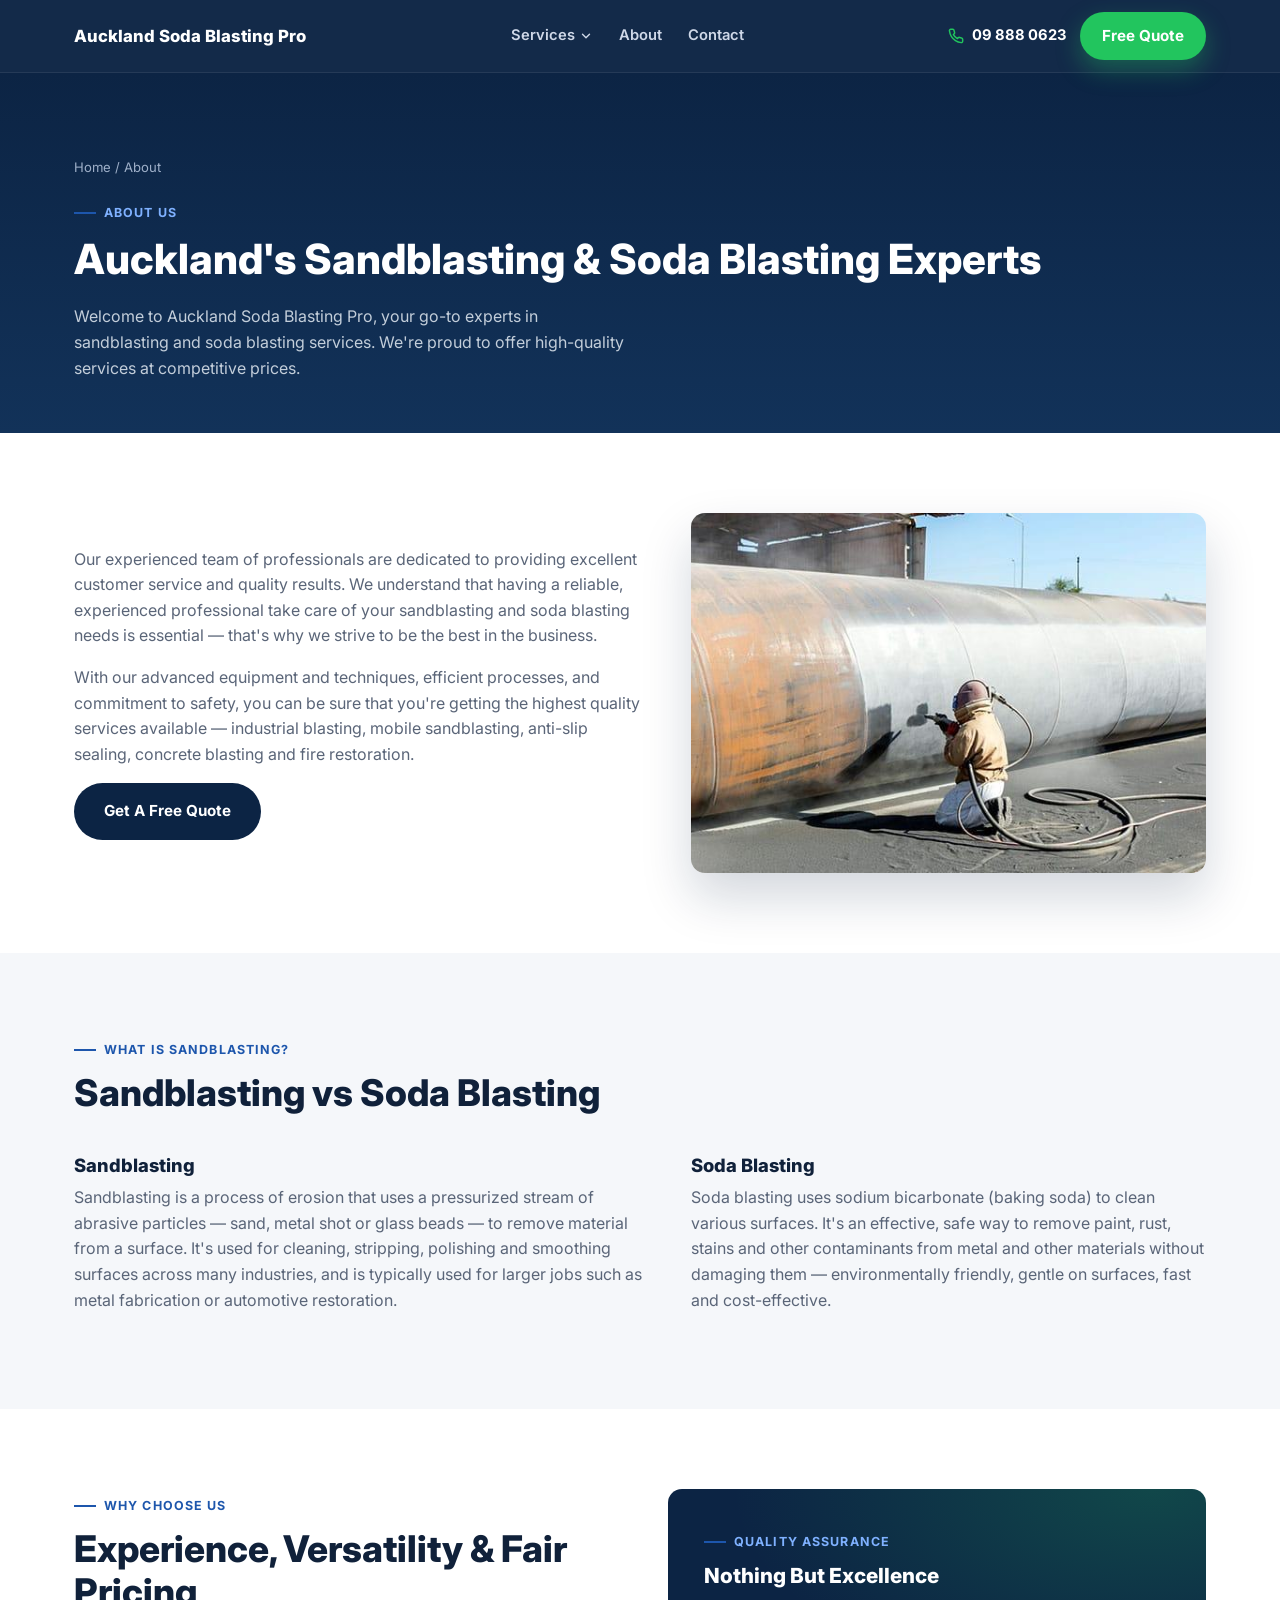
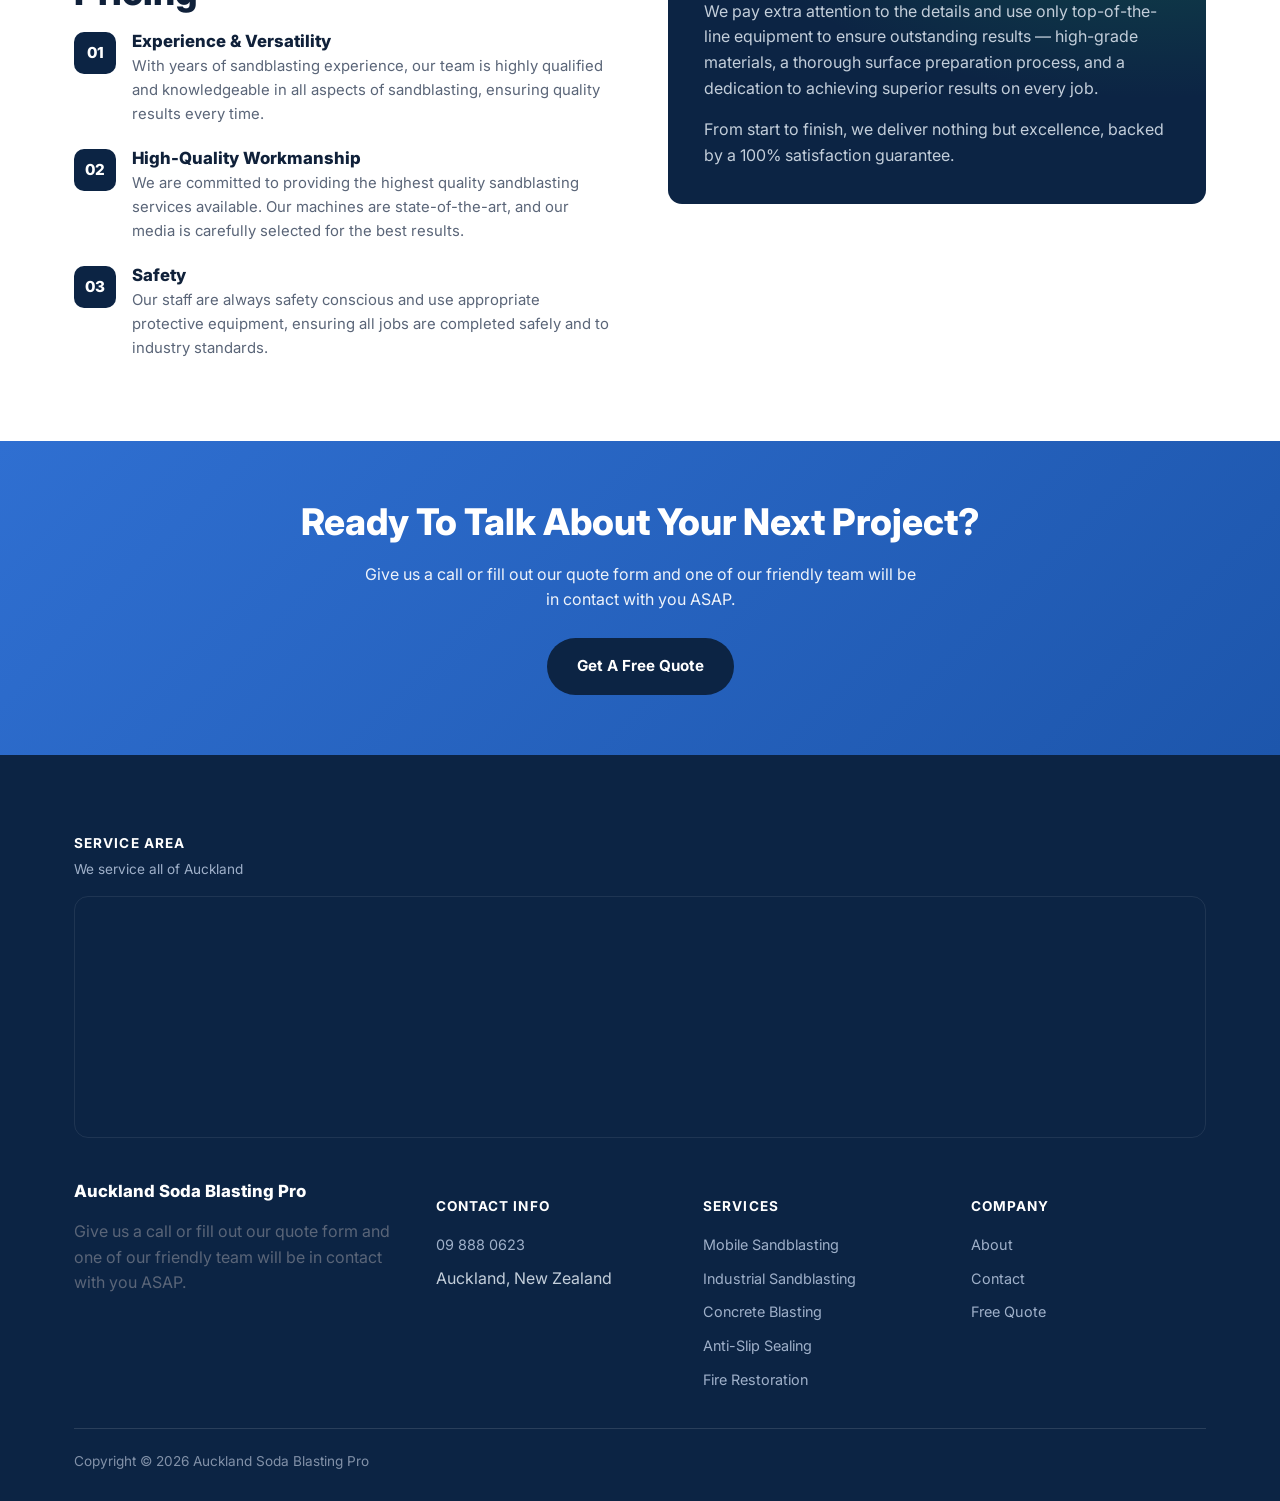
==== about/index.html @ 8fa917b4 "Rebuild Auckland Soda Blasting Pro from Wayback Machine archive Rebuild sodablastingauckland.co.nz a" ====
<!doctype html>
<html lang="en-NZ">
<head>
<meta charset="UTF-8">
<meta name="viewport" content="width=device-width, initial-scale=1.0">
<link rel="icon" href="../favicon-32.png" sizes="32x32" type="image/png">
<link rel="icon" href="../favicon-192.png" sizes="192x192" type="image/png">
<link rel="apple-touch-icon" href="../apple-touch-icon.png">
<title>About Us | Auckland Soda Blasting Pro</title>
<meta name="description" content="Auckland Soda Blasting Pro are your go-to experts in sandblasting and soda blasting - high-quality services, advanced equipment and a safety-first approach.">
<meta name="robots" content="index, follow">
<link rel="canonical" href="https://sodablastingauckland.co.nz/about/">

<meta property="og:type" content="website">
<meta property="og:title" content="About Us | Auckland Soda Blasting Pro">
<meta property="og:description" content="Auckland Soda Blasting Pro are your go-to experts in sandblasting and soda blasting - high-quality services, advanced equipment and a safety-first approach.">
<meta property="og:url" content="https://sodablastingauckland.co.nz/about/">

<link rel="preconnect" href="https://fonts.googleapis.com">
<link rel="preconnect" href="https://fonts.gstatic.com" crossorigin>
<link rel="preload" as="style" href="https://fonts.googleapis.com/css2?family=Inter:wght@400;500;600;700;800&display=swap" onload="this.onload=null;this.rel='stylesheet'">
<noscript><link href="https://fonts.googleapis.com/css2?family=Inter:wght@400;500;600;700;800&display=swap" rel="stylesheet"></noscript>
<link rel="stylesheet" href="../css/style.css">
</head>
<body>

<header>
  <div class="nav wrap">
    <a href="https://sodablastingauckland.co.nz/" class="brand">
      <span>Auckland Soda Blasting Pro</span>
    </a>
    <nav class="links">
      <div class="nav-item">
        <a href="#!" onclick="return false;">Services <svg viewBox="0 0 24 24" fill="none" stroke-width="2.4" stroke-linecap="round" stroke-linejoin="round"><path d="m6 9 6 6 6-6"/></svg></a>
        <div class="nav-dropdown">
          <a href="../mobile-sandblasting/">Mobile Sandblasting</a>
          <a href="../industrial-sandblasting/">Industrial Sandblasting</a>
          <a href="../concrete-blasting/">Concrete Blasting</a>
          <a href="../antislip-sealing/">Anti-Slip Sealing</a>
          <a href="../fire-restoration/">Fire Restoration</a>
        </div>
      </div>
      <a href="../about/">About</a>
      <a href="../contact/">Contact</a>
    </nav>
    <div class="nav-cta">
      <a href="tel:098880623" class="phone-pill">
        <svg viewBox="0 0 24 24" fill="none" stroke-width="2.2" stroke-linecap="round" stroke-linejoin="round"><path d="M22 16.92v3a2 2 0 0 1-2.18 2 19.79 19.79 0 0 1-8.63-3.07 19.5 19.5 0 0 1-6-6 19.79 19.79 0 0 1-3.07-8.67A2 2 0 0 1 4.11 2h3a2 2 0 0 1 2 1.72c.127.96.362 1.903.7 2.81a2 2 0 0 1-.45 2.11L8.09 9.91a16 16 0 0 0 6 6l1.27-1.27a2 2 0 0 1 2.11-.45c.907.338 1.85.573 2.81.7A2 2 0 0 1 22 16.92z"/></svg>
        09 888 0623
      </a>
      <a href="../#quote" class="btn btn-primary" style="padding:10px 20px;">Free Quote</a>
      <button type="button" class="hamburger-btn" id="hamburgerBtn" aria-label="Open menu" aria-expanded="false">
        <svg viewBox="0 0 24 24" fill="none" stroke="#fff" stroke-width="2.4" stroke-linecap="round" stroke-linejoin="round"><path d="M4 7h16M4 12h16M4 17h16"/></svg>
      </button>
    </div>
  </div>

  <div class="mobile-menu" id="mobileMenu">
    <div class="mobile-submenu">
      <a href="../mobile-sandblasting/">Mobile Sandblasting</a>
      <a href="../industrial-sandblasting/">Industrial Sandblasting</a>
      <a href="../concrete-blasting/">Concrete Blasting</a>
      <a href="../antislip-sealing/">Anti-Slip Sealing</a>
      <a href="../fire-restoration/">Fire Restoration</a>
    </div>
    <a href="../about/">About</a>
    <a href="../contact/">Contact</a>
    <a href="tel:098880623" class="mobile-menu-phone">Call 09 888 0623</a>
    <a href="../#quote" class="btn btn-primary" style="width:100%;">Free Quote</a>
  </div>
</header>

<section class="page-hero">
  <div class="wrap">
    <div class="breadcrumb"><a href="../">Home</a> / About</div>
    <div class="eyebrow" style="color:#7fb1ff;">About Us</div>
    <h1>Auckland's Sandblasting &amp; Soda Blasting Experts</h1>
    <p>Welcome to Auckland Soda Blasting Pro, your go-to experts in sandblasting and soda blasting services. We're proud to offer high-quality services at competitive prices.</p>
  </div>
</section>

<section>
  <div class="wrap content-photo-grid">
    <div>
      <p>Our experienced team of professionals are dedicated to providing excellent customer service and quality results. We understand that having a reliable, experienced professional take care of your sandblasting and soda blasting needs is essential &mdash; that's why we strive to be the best in the business.</p>
      <p>With our advanced equipment and techniques, efficient processes, and commitment to safety, you can be sure that you're getting the highest quality services available &mdash; industrial blasting, mobile sandblasting, anti-slip sealing, concrete blasting and fire restoration.</p>
      <a href="../#quote" class="btn btn-dark">Get A Free Quote</a>
    </div>
    <div class="content-photo">
      <img src="../images/industrial-blasting.jpg" alt="Auckland Soda Blasting Pro team at work" loading="lazy">
    </div>
  </div>
</section>

<section class="bg-paper">
  <div class="wrap">
    <div class="section-head">
      <div class="eyebrow">What Is Sandblasting?</div>
      <h2>Sandblasting vs Soda Blasting</h2>
    </div>
    <div class="content-photo-grid" style="align-items:start;">
      <div>
        <h3>Sandblasting</h3>
        <p>Sandblasting is a process of erosion that uses a pressurized stream of abrasive particles &mdash; sand, metal shot or glass beads &mdash; to remove material from a surface. It's used for cleaning, stripping, polishing and smoothing surfaces across many industries, and is typically used for larger jobs such as metal fabrication or automotive restoration.</p>
      </div>
      <div>
        <h3>Soda Blasting</h3>
        <p>Soda blasting uses sodium bicarbonate (baking soda) to clean various surfaces. It's an effective, safe way to remove paint, rust, stains and other contaminants from metal and other materials without damaging them &mdash; environmentally friendly, gentle on surfaces, fast and cost-effective.</p>
      </div>
    </div>
  </div>
</section>

<section>
  <div class="wrap">
    <div class="why-grid">
      <div>
        <div class="eyebrow">Why Choose Us</div>
        <h2>Experience, Versatility &amp; Fair Pricing</h2>
        <div class="why-list">
          <div class="why-item">
            <div class="why-num">01</div>
            <div>
              <h3>Experience &amp; Versatility</h3>
              <p>With years of sandblasting experience, our team is highly qualified and knowledgeable in all aspects of sandblasting, ensuring quality results every time.</p>
            </div>
          </div>
          <div class="why-item">
            <div class="why-num">02</div>
            <div>
              <h3>High-Quality Workmanship</h3>
              <p>We are committed to providing the highest quality sandblasting services available. Our machines are state-of-the-art, and our media is carefully selected for the best results.</p>
            </div>
          </div>
          <div class="why-item">
            <div class="why-num">03</div>
            <div>
              <h3>Safety</h3>
              <p>Our staff are always safety conscious and use appropriate protective equipment, ensuring all jobs are completed safely and to industry standards.</p>
            </div>
          </div>
        </div>
      </div>
      <div class="why-panel">
        <div class="eyebrow" style="color:#7fb1ff;">Quality Assurance</div>
        <h3>Nothing But Excellence</h3>
        <p>We pay extra attention to the details and use only top-of-the-line equipment to ensure outstanding results &mdash; high-grade materials, a thorough surface preparation process, and a dedication to achieving superior results on every job.</p>
        <p style="margin-bottom:0;">From start to finish, we deliver nothing but excellence, backed by a 100% satisfaction guarantee.</p>
      </div>
    </div>
  </div>
</section>

<section class="cta-strip">
  <div class="wrap">
    <h2>Ready To Talk About Your Next Project?</h2>
    <p>Give us a call or fill out our quote form and one of our friendly team will be in contact with you ASAP.</p>
    <a href="../#quote" class="btn btn-dark">Get A Free Quote</a>
  </div>
</section>

<footer>
  <div class="wrap">
    <div class="footer-map-head">
      <h4>Service Area</h4>
      <p>We service all of Auckland</p>
    </div>
    <div class="footer-map">
      <iframe src="https://www.google.com/maps/embed?pb=!1m14!1m8!1m3!1d204305.66708080217!2d174.706121!3d-36.8598108!3m2!1i1024!2i768!4f13.1!3m3!1m2!1s0x827a8d4996140b19%3A0x26ddb63a03c9224c!2sAuckland%20Soda%20Blasting%20Pro!5e0!3m2!1sen!2snz!4v1685440474291!5m2!1sen!2snz" width="600" height="220" style="border:0;" allowfullscreen="" loading="lazy" referrerpolicy="no-referrer-when-downgrade" title="Auckland Soda Blasting Pro service area map"></iframe>
    </div>
    <div class="footer-grid">
      <div>
        <a href="https://sodablastingauckland.co.nz/" class="brand" style="margin-bottom:14px;display:inline-flex;color:#fff;font-weight:800;">Auckland Soda Blasting Pro</a>
        <p>Give us a call or fill out our quote form and one of our friendly team will be in contact with you ASAP.</p>
      </div>
      <div>
        <h4>Contact Info</h4>
        <ul>
          <li><a href="tel:098880623">09 888 0623</a></li>
          <li>Auckland, New Zealand</li>
        </ul>
      </div>
      <div>
        <h4>Services</h4>
        <ul>
          <li><a href="../mobile-sandblasting/">Mobile Sandblasting</a></li>
          <li><a href="../industrial-sandblasting/">Industrial Sandblasting</a></li>
          <li><a href="../concrete-blasting/">Concrete Blasting</a></li>
          <li><a href="../antislip-sealing/">Anti-Slip Sealing</a></li>
          <li><a href="../fire-restoration/">Fire Restoration</a></li>
        </ul>
      </div>
      <div>
        <h4>Company</h4>
        <ul>
          <li><a href="../about/">About</a></li>
          <li><a href="../contact/">Contact</a></li>
          <li><a href="../#quote">Free Quote</a></li>
        </ul>
      </div>
    </div>
    <div class="footer-bottom">
      <span>Copyright &copy; 2026 Auckland Soda Blasting Pro</span>
    </div>
  </div>
</footer>

<script>
(function(){
  var btn = document.getElementById('hamburgerBtn');
  var menu = document.getElementById('mobileMenu');
  if(!btn || !menu) return;
  btn.addEventListener('click', function(){
    var open = menu.classList.toggle('open');
    btn.setAttribute('aria-expanded', open ? 'true' : 'false');
  });
  menu.querySelectorAll('a').forEach(function(a){
    a.addEventListener('click', function(){
      menu.classList.remove('open');
      btn.setAttribute('aria-expanded','false');
    });
  });
})();
</script>
<script src="https://link.msgsndr.com/js/form_embed.js" defer></script>
</body>
</html>
---- css/style.css ----
:root{
  --navy:#0c2444;
  --navy-2:#123259;
  --blue:#2f6fd1;
  --blue-2:#1d56ac;
  --green:#22c55e;
  --green-2:#16a34a;
  --paper:#f5f7fa;
  --ink:#10213a;
  --muted:#5a6578;
  --line:#e3e8f0;
  --white:#ffffff;
  --radius:14px;
  --shadow:0 10px 30px rgba(12,36,68,.10);
  --maxw:1180px;
}
*{box-sizing:border-box;}
html{scroll-behavior:smooth;}
body{
  margin:0;font-family:'Inter',-apple-system,BlinkMacSystemFont,'Segoe UI',sans-serif;
  color:var(--ink);background:var(--white);line-height:1.6;
}
img{max-width:100%;display:block;}
a{color:inherit;text-decoration:none;}
.wrap{max-width:var(--maxw);margin:0 auto;padding:0 24px;}
h1,h2,h3{font-weight:800;line-height:1.16;margin:0 0 .5em;color:var(--ink);}
h1{font-size:clamp(2rem,4.4vw,3.1rem);}
h2{font-size:clamp(1.6rem,3vw,2.3rem);}
h3{font-size:1.15rem;}
p{color:var(--muted);margin:0 0 1em;}
section{padding:80px 0;}
.bg-paper{background:var(--paper);}
.section-head{max-width:660px;margin-bottom:40px;}
.eyebrow{
  display:inline-flex;align-items:center;gap:8px;font-weight:700;font-size:.78rem;
  letter-spacing:.09em;text-transform:uppercase;color:var(--blue-2);margin-bottom:12px;
}
.eyebrow::before{content:"";width:22px;height:2px;background:var(--blue-2);display:inline-block;}

/* Buttons */
.btn{
  display:inline-flex;align-items:center;justify-content:center;gap:8px;
  padding:14px 28px;border-radius:999px;font-weight:700;font-size:.95rem;
  border:2px solid transparent;cursor:pointer;transition:transform .15s ease, box-shadow .15s ease, background .15s ease;
}
.btn-primary{background:var(--green);color:var(--white);box-shadow:0 10px 24px rgba(34,197,94,.35);}
.btn-primary:hover{background:var(--green-2);transform:translateY(-2px);}
.btn-outline{background:transparent;color:var(--white);border-color:rgba(255,255,255,.4);}
.btn-outline:hover{border-color:var(--white);}
.btn-dark{background:var(--navy);color:var(--white);}

/* Header */
header{position:sticky;top:0;z-index:50;background:rgba(12,36,68,.97);backdrop-filter:blur(6px);border-bottom:1px solid rgba(255,255,255,.08);}
.nav{display:flex;align-items:center;justify-content:space-between;padding:12px 24px;gap:20px;}
.brand{display:flex;align-items:center;gap:10px;color:var(--white);font-weight:800;font-size:1.05rem;}
.brand img{height:42px;width:auto;}
.links{display:flex;align-items:center;gap:26px;font-weight:600;font-size:.92rem;}
.links a{color:#cfd8e8;}
.links a:hover{color:var(--white);}
.nav-item{position:relative;}
.nav-item > a{display:flex;align-items:center;gap:4px;}
.nav-item svg{width:14px;height:14px;stroke:currentColor;}
.nav-dropdown{
  position:absolute;top:calc(100% + 14px);left:50%;transform:translateX(-50%);
  background:var(--navy-2);border:1px solid rgba(255,255,255,.1);border-radius:12px;box-shadow:0 22px 44px rgba(0,0,0,.4);
  min-width:210px;padding:8px;display:flex;flex-direction:column;gap:2px;
  opacity:0;visibility:hidden;transition:opacity .15s ease;
}
.nav-item:hover .nav-dropdown{opacity:1;visibility:visible;}
.nav-dropdown a{padding:9px 12px;border-radius:8px;font-weight:600;color:#cfd8e8;}
.nav-dropdown a:hover{background:rgba(255,255,255,.07);color:var(--white);}
.nav-cta{display:flex;align-items:center;gap:14px;}
.phone-pill{display:flex;align-items:center;gap:8px;font-weight:700;color:var(--white);font-size:.92rem;}
.phone-pill svg{width:16px;height:16px;stroke:var(--green);}
.hamburger-btn{
  display:none;width:44px;height:44px;border-radius:10px;border:none;background:var(--green);
  align-items:center;justify-content:center;cursor:pointer;
}
.mobile-menu{display:none;flex-direction:column;background:var(--navy-2);border-top:1px solid rgba(255,255,255,.1);padding:10px 24px 20px;}
.mobile-menu.open{display:flex;}
.mobile-menu a{padding:12px 0;border-bottom:1px solid rgba(255,255,255,.1);font-weight:600;color:#cfd8e8;}
.mobile-submenu{display:flex;flex-direction:column;padding-left:14px;}
.mobile-submenu a{border-bottom:none;padding:8px 0;color:#9fb0c9;}
.mobile-menu-phone{color:var(--green) !important;}

/* Hero */
.hero{
  position:relative;color:var(--white);overflow:hidden;
  background:
    linear-gradient(100deg, rgba(12,36,68,.95) 0%, rgba(12,36,68,.85) 45%, rgba(12,36,68,.48) 100%),
    url('../images/hero-blasting.jpg');
  background-size:cover;background-position:center 50%;
}
.hero-inner{padding:100px 0 80px;max-width:640px;}
.hero h1{color:var(--white);}
.hero .eyebrow{color:#7fb1ff;}
.hero p.lead{color:#d3dcea;font-size:1.1rem;max-width:560px;}
.hero-actions{display:flex;gap:16px;flex-wrap:wrap;margin-top:1.8em;}

/* Checklist strip */
.checklist-strip{background:var(--navy-2);color:var(--white);padding:22px 0;}
.checklist-strip .wrap{display:flex;flex-wrap:wrap;gap:28px;justify-content:center;}
.check-item{display:flex;align-items:center;gap:10px;font-weight:600;font-size:.92rem;}
.check-item svg{width:18px;height:18px;stroke:var(--green);flex-shrink:0;}

/* Trust bar */
.trustbar{background:var(--white);border-bottom:1px solid var(--line);}
.trustbar .wrap{display:grid;grid-template-columns:repeat(4,1fr);gap:24px;padding:26px 24px;}
.trust-item{display:flex;align-items:center;gap:12px;}
.trust-item svg{width:26px;height:26px;stroke:var(--blue-2);flex-shrink:0;}
.trust-item span{font-weight:700;font-size:.88rem;color:var(--navy);}

/* Content + photo split */
.content-photo-grid{display:grid;grid-template-columns:1.05fr .95fr;gap:48px;align-items:center;}
.content-photo{border-radius:var(--radius);overflow:hidden;box-shadow:0 24px 50px rgba(12,36,68,.18);}
.content-photo img{width:100%;height:360px;object-fit:cover;object-position:center;}

/* Service cards */
.services-grid{display:grid;grid-template-columns:repeat(3,1fr);gap:24px;}
.service-card{
  background:var(--white);border:1px solid var(--line);border-radius:var(--radius);
  box-shadow:var(--shadow);transition:transform .18s ease, box-shadow .18s ease;position:relative;overflow:hidden;
}
.service-card:hover{transform:translateY(-4px);box-shadow:0 16px 34px rgba(12,36,68,.14);}
.service-card .card-photo{width:100%;height:170px;object-fit:cover;}
.service-card .card-body{padding:22px 26px 28px;}
.service-icon{
  width:52px;height:52px;border-radius:12px;background:linear-gradient(135deg,#e7f0ff,#d3e4ff);
  display:flex;align-items:center;justify-content:center;margin-bottom:18px;margin-top:-40px;position:relative;z-index:2;
  box-shadow:0 6px 16px rgba(12,36,68,.18);
}
.service-icon svg{width:26px;height:26px;stroke:var(--blue-2);}
.service-card h3{margin-bottom:8px;}
.service-card p{margin-bottom:0;font-size:.93rem;}
.service-card .service-link{display:inline-flex;align-items:center;gap:6px;margin-top:14px;font-size:.85rem;font-weight:700;color:var(--green-2);}

/* Copy list */
.copy-list{list-style:none;margin:0 0 1.2em;padding:0;display:flex;flex-direction:column;gap:10px;}
.copy-list li{display:flex;gap:10px;color:var(--ink);font-weight:600;}
.copy-list li svg{width:18px;height:18px;stroke:var(--green-2);flex-shrink:0;margin-top:2px;}
.copy-list li span{color:var(--muted);font-weight:400;}

/* Gallery */
.gallery-grid{display:grid;grid-template-columns:repeat(4,1fr);gap:18px;}
.gallery-item{position:relative;border-radius:var(--radius);overflow:hidden;aspect-ratio:4/5;box-shadow:var(--shadow);}
.gallery-item img{width:100%;height:100%;object-fit:cover;transition:transform .3s ease;}
.gallery-item:hover img{transform:scale(1.06);}
.gallery-item .cap{
  position:absolute;left:0;right:0;bottom:0;padding:16px 14px;color:var(--white);font-weight:700;font-size:.85rem;
  background:linear-gradient(0deg, rgba(12,36,68,.88), transparent 70%);
}

/* Why us */
.why-grid{display:grid;grid-template-columns:1fr 1fr;gap:56px;align-items:start;}
.why-list{display:grid;gap:22px;}
.why-item{display:flex;gap:16px;}
.why-num{
  width:42px;height:42px;border-radius:10px;background:var(--navy);color:var(--white);
  display:flex;align-items:center;justify-content:center;font-weight:800;flex-shrink:0;font-size:.95rem;
}
.why-item h3{margin-bottom:4px;font-size:1.05rem;}
.why-item p{margin:0;font-size:.93rem;}
.why-panel{
  background:var(--navy);color:var(--white);border-radius:var(--radius);padding:36px;
  background-image:radial-gradient(600px 300px at 90% 0%, rgba(34,197,94,.22), transparent 70%);
}
.why-panel h3{color:var(--white);font-size:1.3rem;}
.why-panel p{color:#c3ceda;}

/* Quote / contact form */
#quote{background:var(--navy);color:var(--white);}
#quote .section-head h2, #quote .section-head p{color:var(--white);}
#quote .section-head p{color:#c3ceda;}
.quote-grid{display:grid;grid-template-columns:1fr 1fr;gap:48px;align-items:center;}
.form-wrap{background:var(--white);border-radius:var(--radius);padding:16px;box-shadow:var(--shadow);}
.form-wrap iframe{border-radius:10px;}

.contact-grid{display:grid;grid-template-columns:.85fr 1.15fr;gap:48px;align-items:start;}
.contact-info{display:grid;gap:22px;}
.info-card{
  background:var(--white);border:1px solid var(--line);border-radius:var(--radius);padding:22px;
  display:flex;gap:14px;align-items:flex-start;box-shadow:var(--shadow);
}
.info-card svg{width:22px;height:22px;stroke:var(--blue-2);flex-shrink:0;margin-top:2px;}
.info-card h3{font-size:.98rem;margin-bottom:4px;}
.info-card p{margin:0;font-size:.9rem;}
.info-card a{color:var(--navy);font-weight:700;}

/* FAQ */
.faq-wrap{display:flex;flex-direction:column;gap:12px;max-width:820px;margin:0 auto;}
.faq-item{background:var(--white);border:1px solid var(--line);border-radius:12px;padding:6px 20px;}
.faq-item summary{
  list-style:none;cursor:pointer;padding:16px 0;font-weight:700;color:var(--navy);
  display:flex;justify-content:space-between;align-items:center;gap:16px;
}
.faq-item summary::-webkit-details-marker{display:none;}
.faq-icon svg{width:20px;height:20px;stroke:var(--green-2);flex-shrink:0;transition:transform .2s ease;}
.faq-item[open] .faq-icon svg{transform:rotate(45deg);}
.faq-answer{color:var(--muted);padding-bottom:18px;margin:0;}

/* CTA strip */
.cta-strip{background:linear-gradient(135deg,var(--blue),var(--blue-2));color:var(--white);text-align:center;padding:60px 0;}
.cta-strip h2{color:var(--white);}
.cta-strip p{color:rgba(255,255,255,.92);max-width:560px;margin:0 auto 1.6em;}

/* Partners */
.partners-list{display:grid;grid-template-columns:repeat(2,1fr);gap:10px 28px;list-style:none;margin:0;padding:0;}
.partners-list li{padding:10px 0;border-bottom:1px solid var(--line);}
.partners-list a{font-weight:600;color:var(--ink);}
.partners-list a:hover{color:var(--blue-2);}

/* Footer */
footer{background:var(--navy);color:#c3ceda;padding:60px 0 28px;}
.footer-map-head{margin-bottom:16px;}
.footer-map-head h4{color:var(--white);font-size:.85rem;text-transform:uppercase;letter-spacing:.08em;margin-bottom:4px;}
.footer-map-head p{color:#9fb0c9;font-size:.85rem;margin:0;}
.footer-map{border-radius:var(--radius);overflow:hidden;margin-bottom:40px;border:1px solid rgba(255,255,255,.08);}
.footer-map iframe{width:100%;height:240px;border:0;display:block;}
.footer-grid{display:grid;grid-template-columns:1.4fr 1fr 1fr 1fr;gap:32px;margin-bottom:36px;}
footer h4{color:var(--white);font-size:.85rem;text-transform:uppercase;letter-spacing:.08em;margin-bottom:14px;}
footer ul{list-style:none;margin:0;padding:0;display:flex;flex-direction:column;gap:8px;}
footer a{color:#9fb0c9;font-size:.9rem;}
footer a:hover{color:var(--white);}
.footer-bottom{
  border-top:1px solid rgba(255,255,255,.12);padding-top:22px;display:flex;
  justify-content:space-between;flex-wrap:wrap;gap:10px;font-size:.85rem;color:#8291a8;
}
.footer-disclosure{text-align:center;font-size:.8rem;color:#70839c;margin-top:16px;}

/* Legal pages */
.legal-content h2{font-size:1.35rem;margin-top:1.6em;}
.legal-content p, .legal-content li{color:var(--muted);}
.legal-content ul{padding-left:20px;}
.legal-content strong{color:var(--ink);}

/* Simple page hero (contact/legal) */
.page-hero{background:linear-gradient(180deg,var(--navy) 0%, var(--navy-2) 100%);color:var(--white);padding:84px 0 52px;}
.page-hero h1{font-size:clamp(1.9rem,3.6vw,2.6rem);color:var(--white);}
.page-hero p{color:#c3ceda;max-width:56ch;margin-bottom:0;}
.breadcrumb{font-size:.82rem;color:#9fb0c9;margin-bottom:18px;}
.breadcrumb a{color:#9fb0c9;}
.breadcrumb a:hover{color:var(--white);}

/* Thanks page */
.thanks-hero{background:linear-gradient(180deg,var(--navy) 0%, var(--navy-2) 100%);color:var(--white);padding:110px 0 100px;text-align:center;position:relative;overflow:hidden;}
.thanks-hero::after{content:"";position:absolute;left:50%;top:-120px;width:520px;height:520px;transform:translateX(-50%);background:radial-gradient(circle,rgba(34,197,94,.2),transparent 70%);}
.thanks-inner{position:relative;z-index:2;max-width:620px;margin:0 auto;padding:0 24px;}
.thanks-check{width:74px;height:74px;border-radius:50%;background:linear-gradient(135deg,var(--green),var(--green-2));display:flex;align-items:center;justify-content:center;margin:0 auto 28px;box-shadow:0 12px 30px rgba(34,197,94,.35);}
.thanks-check svg{width:36px;height:36px;stroke:#fff;}
.thanks-hero h1{font-size:clamp(1.9rem,4vw,2.6rem);margin-bottom:.5em;color:var(--white);}
.thanks-hero p.lead{color:#c3ceda;font-size:1.08rem;max-width:52ch;margin:0 auto 2em;}
.thanks-next{background:var(--paper);border-radius:var(--radius);padding:28px 32px;margin-top:12px;text-align:left;}
.thanks-next h3{margin-bottom:14px;color:var(--navy);}
.thanks-next ol{margin:0;padding-left:1.2em;color:var(--muted);font-size:.95rem;display:grid;gap:10px;}
.thanks-actions{display:flex;flex-wrap:wrap;gap:14px;justify-content:center;margin-top:2em;}

/* Responsive */
@media (max-width:980px){
  .links, .phone-pill, .nav-cta .btn-primary{display:none;}
  .hamburger-btn{display:flex;}
  .content-photo-grid, .quote-grid, .contact-grid, .why-grid{grid-template-columns:1fr;gap:28px;}
  .services-grid{grid-template-columns:repeat(2,1fr);}
  .footer-grid{grid-template-columns:1fr 1fr;}
  .gallery-grid{grid-template-columns:repeat(2,1fr);}
  .trustbar .wrap{grid-template-columns:repeat(2,1fr);}
  .partners-list{grid-template-columns:1fr;}
  section{padding:56px 0;}
}
@media (max-width:600px){
  .checklist-strip .wrap{justify-content:flex-start;}
  .footer-grid{grid-template-columns:1fr;}
  .content-photo img{height:220px;}
  .services-grid{grid-template-columns:1fr;}
  .gallery-grid{grid-template-columns:1fr 1fr;}
}
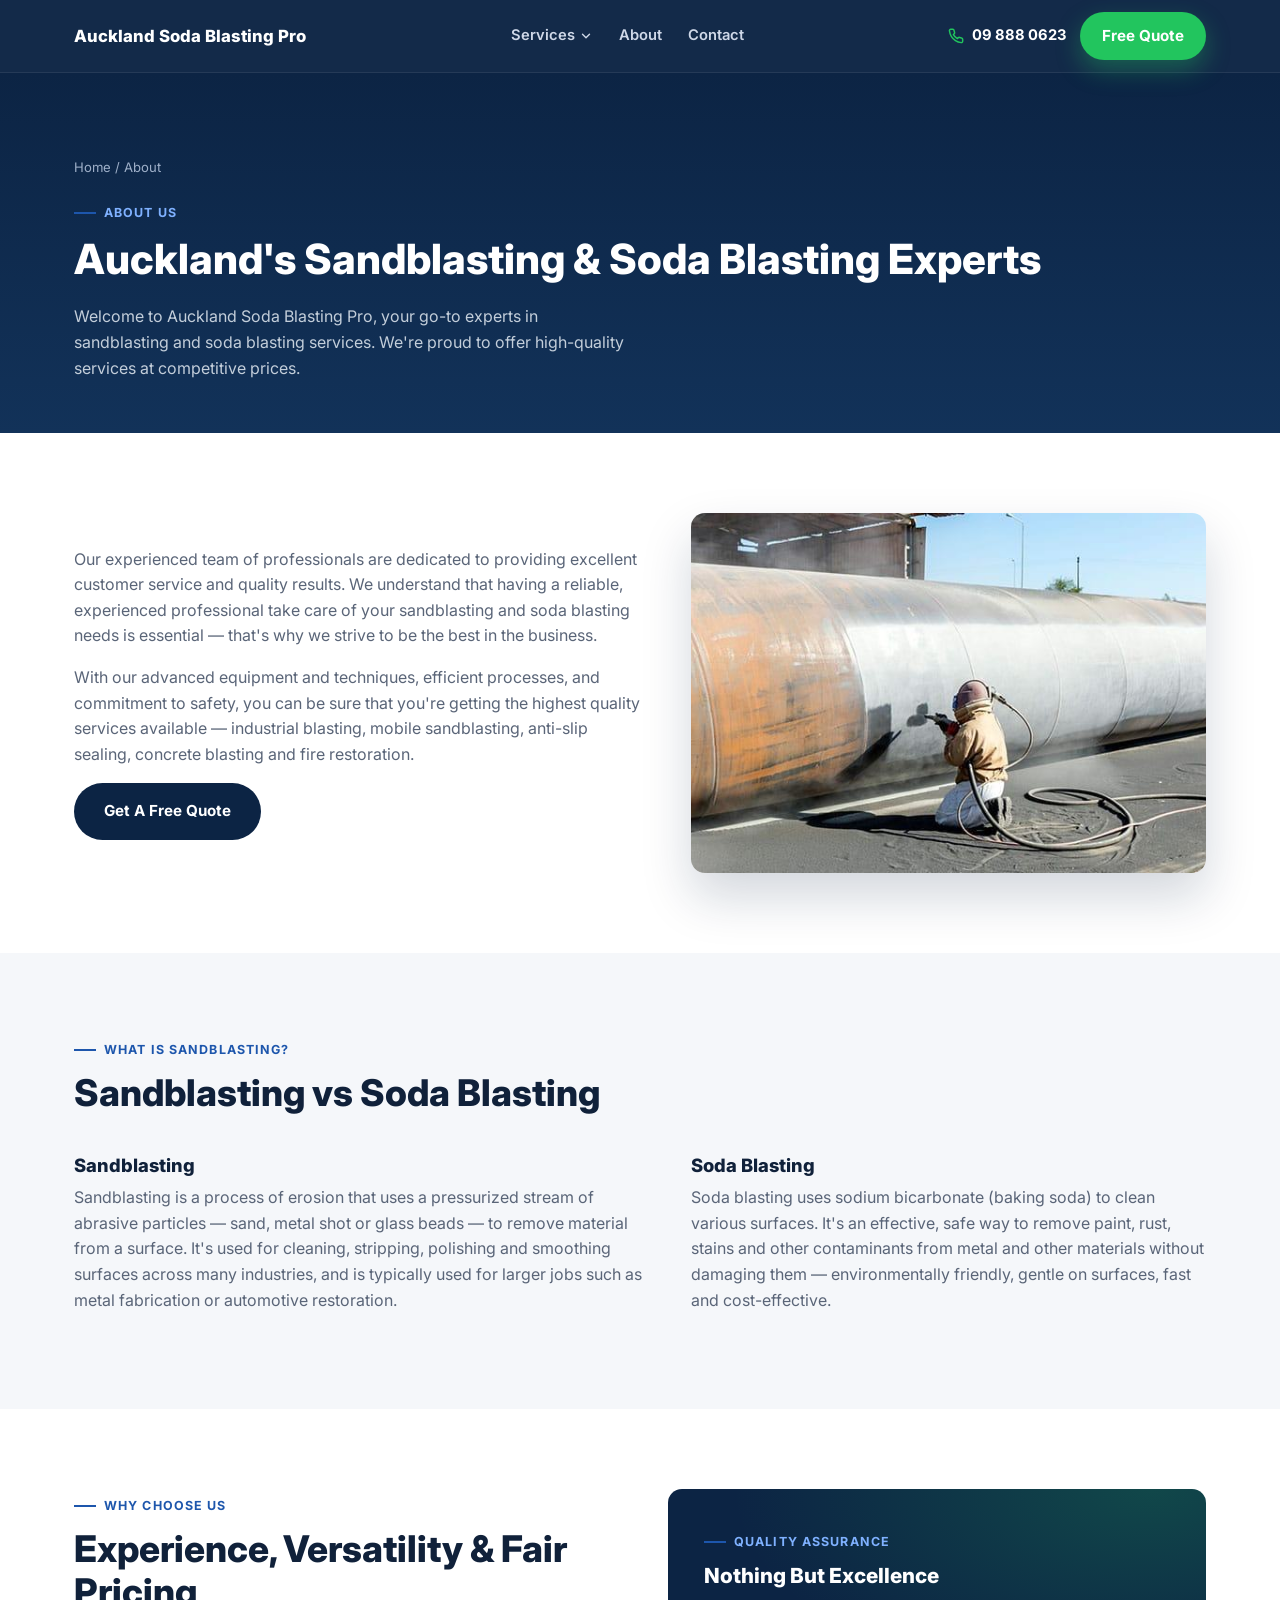
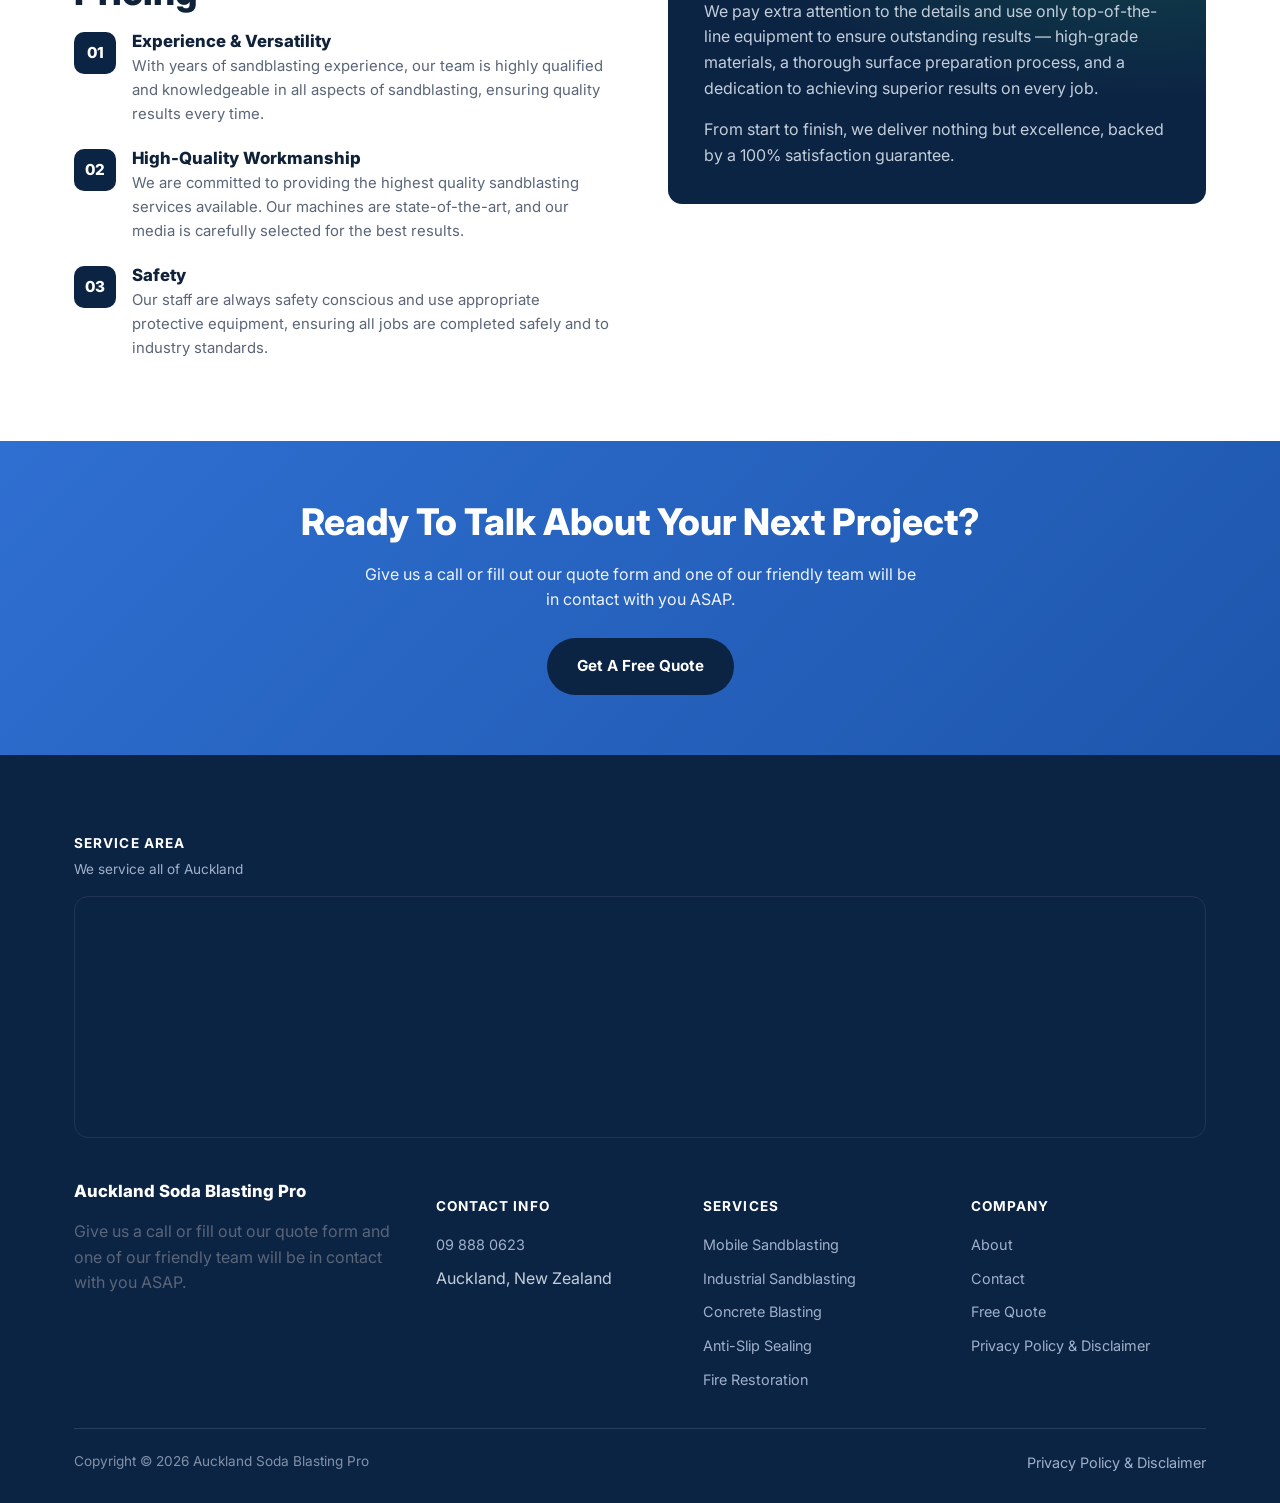
==== commit 70d1b7d0: "Add Privacy Policy & Disclaimer page New combined /privacy-policy/ page using the supplied wording, " ====
--- a/about/index.html
+++ b/about/index.html
@@ -21,6 +21,29 @@
 <link rel="preload" as="style" href="https://fonts.googleapis.com/css2?family=Inter:wght@400;500;600;700;800&display=swap" onload="this.onload=null;this.rel='stylesheet'">
 <noscript><link href="https://fonts.googleapis.com/css2?family=Inter:wght@400;500;600;700;800&display=swap" rel="stylesheet"></noscript>
 <link rel="stylesheet" href="../css/style.css">
+<script type="application/ld+json">
+{
+  "@context": "https://schema.org",
+  "@type": "LocalBusiness",
+  "name": "Auckland Soda Blasting Pro",
+  "image": "https://sodablastingauckland.co.nz/images/hero-blasting.jpg",
+  "url": "https://sodablastingauckland.co.nz/",
+  "telephone": "+6498880623",
+  "priceRange": "$$",
+  "address": { "@type": "PostalAddress", "addressLocality": "Auckland", "addressCountry": "NZ" },
+  "areaServed": { "@type": "City", "name": "Auckland" }
+}
+</script>
+<script type="application/ld+json">
+{
+  "@context": "https://schema.org",
+  "@type": "BreadcrumbList",
+  "itemListElement": [
+    { "@type": "ListItem", "position": 1, "name": "Home", "item": "https://sodablastingauckland.co.nz/" },
+    { "@type": "ListItem", "position": 2, "name": "About", "item": "https://sodablastingauckland.co.nz/about/" }
+  ]
+}
+</script>
 </head>
 <body>
 
@@ -196,11 +219,13 @@
           <li><a href="../about/">About</a></li>
           <li><a href="../contact/">Contact</a></li>
           <li><a href="../#quote">Free Quote</a></li>
+                  <li><a href="../privacy-policy/">Privacy Policy &amp; Disclaimer</a></li>
         </ul>
       </div>
     </div>
     <div class="footer-bottom">
       <span>Copyright &copy; 2026 Auckland Soda Blasting Pro</span>
+      <span><a href="../privacy-policy/">Privacy Policy &amp; Disclaimer</a></span>
     </div>
   </div>
 </footer>
--- a/css/style.css
+++ b/css/style.css
@@ -57,7 +57,7 @@
 .links{display:flex;align-items:center;gap:26px;font-weight:600;font-size:.92rem;}
 .links a{color:#cfd8e8;}
 .links a:hover{color:var(--white);}
-.nav-item{position:relative;}
+.nav-item{position:relative;display:flex;align-items:center;padding:24px 0;margin:-24px 0;}
 .nav-item > a{display:flex;align-items:center;gap:4px;}
 .nav-item svg{width:14px;height:14px;stroke:currentColor;}
 .nav-dropdown{
@@ -66,6 +66,7 @@
   min-width:210px;padding:8px;display:flex;flex-direction:column;gap:2px;
   opacity:0;visibility:hidden;transition:opacity .15s ease;
 }
+.nav-dropdown::before{content:"";position:absolute;left:0;right:0;top:-14px;height:14px;}
 .nav-item:hover .nav-dropdown{opacity:1;visibility:visible;}
 .nav-dropdown a{padding:9px 12px;border-radius:8px;font-weight:600;color:#cfd8e8;}
 .nav-dropdown a:hover{background:rgba(255,255,255,.07);color:var(--white);}
